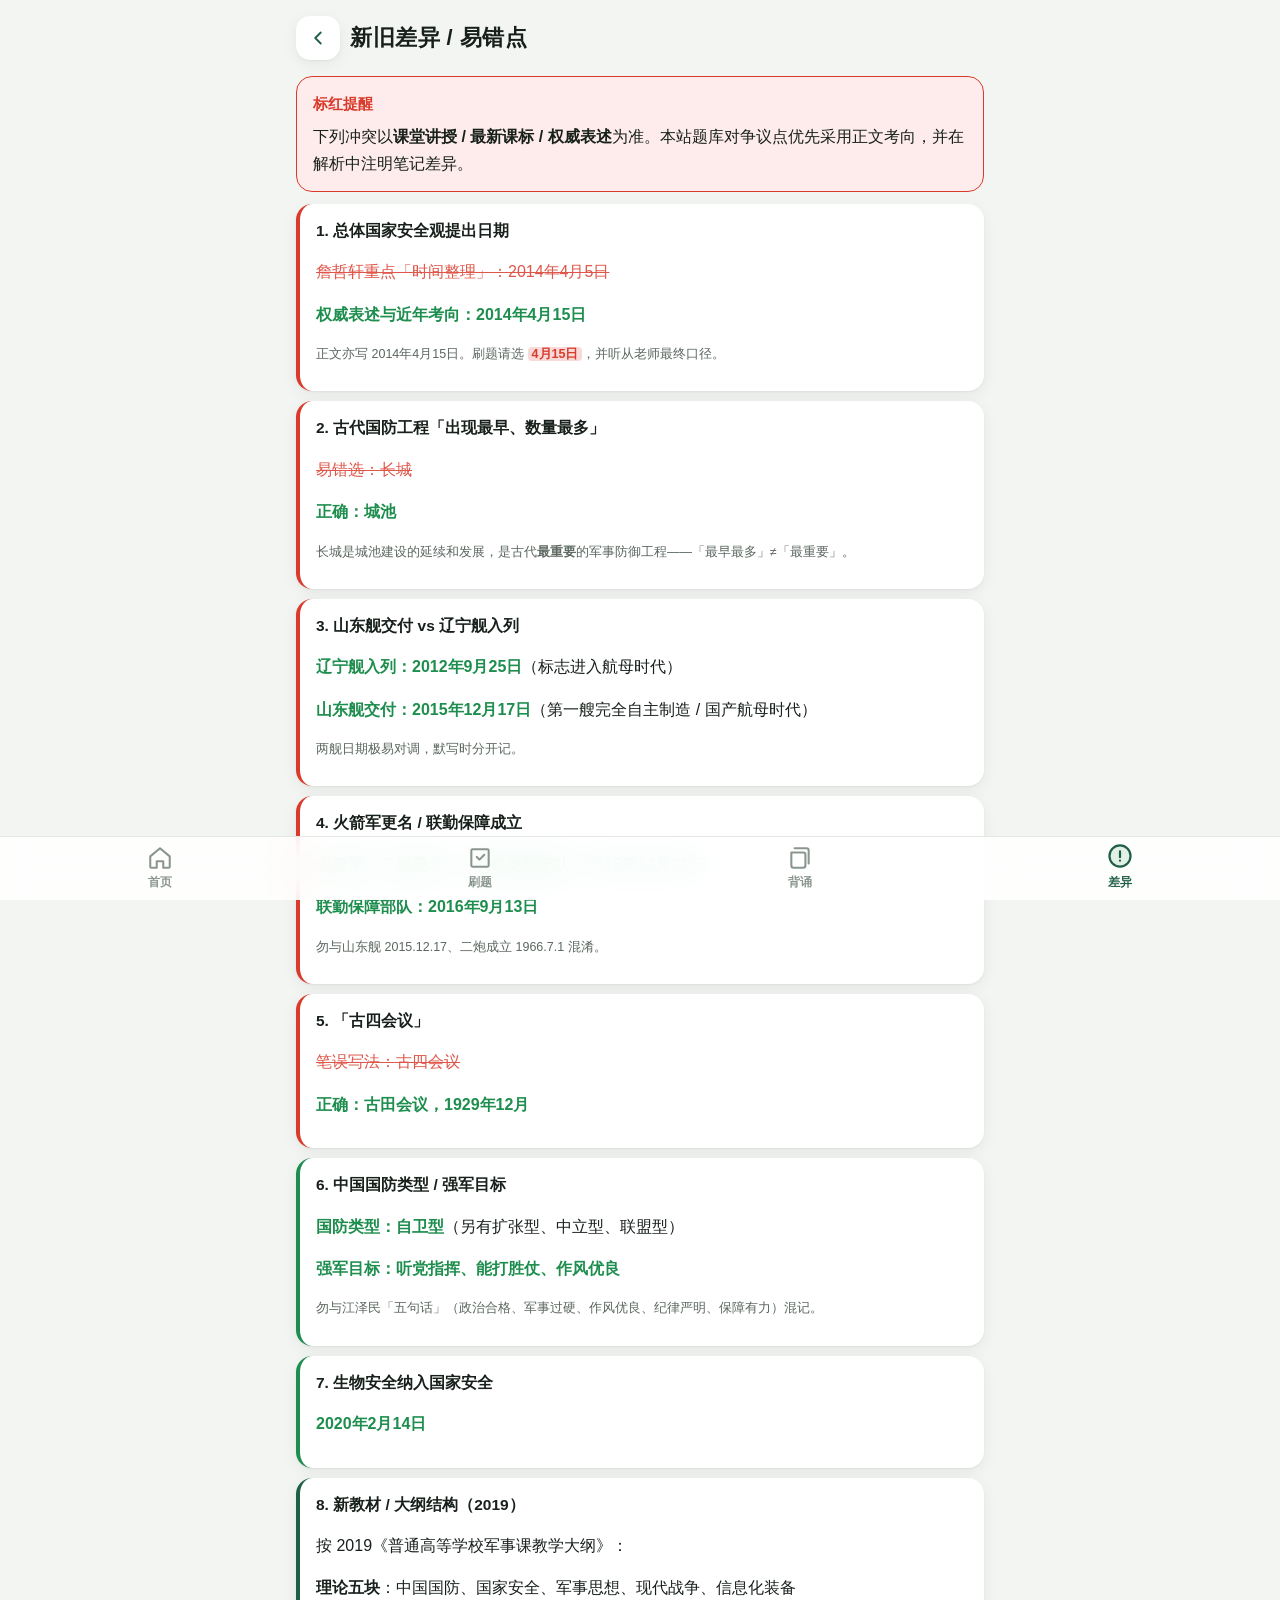
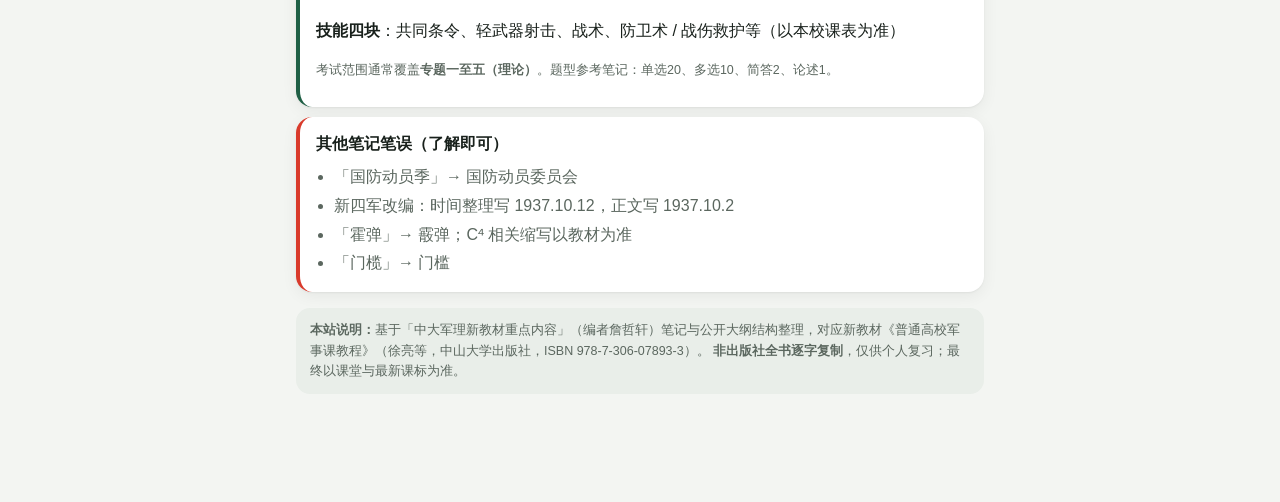
==== diff.html @ f226bd4f "Initial: 军理绿皮新版 study site (quiz/memo/diff) Hub + 195 quiz items + memorization cards/clozes +易错差异 p" ====
<!DOCTYPE html>
<html lang="zh-CN">
<head>
<meta charset="utf-8">
<meta name="viewport" content="width=device-width,initial-scale=1,viewport-fit=cover">
<meta name="theme-color" content="#1f5f45">
<meta name="apple-mobile-web-app-capable" content="yes">
<title>新旧差异 · 军理绿皮</title>
<link rel="icon" href="icon.svg" type="image/svg+xml">
<link rel="apple-touch-icon" href="icon-180.png">
<link rel="stylesheet" href="style.css">
</head>
<body>
<div id="app">
  <main class="view">
    <div class="top">
      <a class="iconbtn" href="index.html" aria-label="首页"><svg viewBox="0 0 24 24"><path d="M15 18l-6-6 6-6" fill="none" stroke="currentColor" stroke-width="2"/></svg></a>
      <h1>新旧差异 / 易错点</h1>
    </div>

    <div class="warn-box">
      <div class="ttl">标红提醒</div>
      下列冲突以<strong>课堂讲授 / 最新课标 / 权威表述</strong>为准。本站题库对争议点优先采用正文考向，并在解析中注明笔记差异。
    </div>

    <div class="diff-item">
      <h3>1. 总体国家安全观提出日期</h3>
      <p><span class="wrong">詹哲轩重点「时间整理」：2014年4月5日</span></p>
      <p><span class="right">权威表述与近年考向：2014年4月15日</span></p>
      <p class="small">正文亦写 2014年4月15日。刷题请选 <mark class="diff-red">4月15日</mark>，并听从老师最终口径。</p>
    </div>

    <div class="diff-item">
      <h3>2. 古代国防工程「出现最早、数量最多」</h3>
      <p><span class="wrong">易错选：长城</span></p>
      <p><span class="right">正确：城池</span></p>
      <p class="small">长城是城池建设的延续和发展，是古代<strong>最重要</strong>的军事防御工程——「最早最多」≠「最重要」。</p>
    </div>

    <div class="diff-item">
      <h3>3. 山东舰交付 vs 辽宁舰入列</h3>
      <p><span class="right">辽宁舰入列：2012年9月25日</span>（标志进入航母时代）</p>
      <p><span class="right">山东舰交付：2015年12月17日</span>（第一艘完全自主制造 / 国产航母时代）</p>
      <p class="small">两舰日期极易对调，默写时分开记。</p>
    </div>

    <div class="diff-item">
      <h3>4. 火箭军更名 / 联勤保障成立</h3>
      <p><span class="right">火箭军（二炮更名）+ 战略支援部队：2015年12月31日</span></p>
      <p><span class="right">联勤保障部队：2016年9月13日</span></p>
      <p class="small">勿与山东舰 2015.12.17、二炮成立 1966.7.1 混淆。</p>
    </div>

    <div class="diff-item">
      <h3>5. 「古四会议」</h3>
      <p><span class="wrong">笔误写法：古四会议</span></p>
      <p><span class="right">正确：古田会议，1929年12月</span></p>
    </div>

    <div class="diff-item ok">
      <h3>6. 中国国防类型 / 强军目标</h3>
      <p><span class="right">国防类型：自卫型</span>（另有扩张型、中立型、联盟型）</p>
      <p><span class="right">强军目标：听党指挥、能打胜仗、作风优良</span></p>
      <p class="small">勿与江泽民「五句话」（政治合格、军事过硬、作风优良、纪律严明、保障有力）混记。</p>
    </div>

    <div class="diff-item ok">
      <h3>7. 生物安全纳入国家安全</h3>
      <p><span class="right">2020年2月14日</span></p>
    </div>

    <div class="diff-item info" id="outline">
      <h3>8. 新教材 / 大纲结构（2019）</h3>
      <p>按 2019《普通高等学校军事课教学大纲》：</p>
      <p><strong>理论五块</strong>：中国国防、国家安全、军事思想、现代战争、信息化装备</p>
      <p><strong>技能四块</strong>：共同条令、轻武器射击、战术、防卫术 / 战伤救护等（以本校课表为准）</p>
      <p class="small">考试范围通常覆盖<strong>专题一至五（理论）</strong>。题型参考笔记：单选20、多选10、简答2、论述1。</p>
    </div>

    <div class="diff-item">
      <h3>其他笔记笔误（了解即可）</h3>
      <ul style="margin:0;padding-left:18px;line-height:1.8;color:var(--sub)">
        <li>「国防动员季」→ 国防动员委员会</li>
        <li>新四军改编：时间整理写 1937.10.12，正文写 1937.10.2</li>
        <li>「霍弹」→ 霰弹；C⁴ 相关缩写以教材为准</li>
        <li>「门榄」→ 门槛</li>
      </ul>
    </div>

    <div class="disclaimer" id="disclaimer">
      <b>本站说明：</b>基于「中大军理新教材重点内容」（编者詹哲轩）笔记与公开大纲结构整理，对应新教材《普通高校军事课教程》（徐亮等，中山大学出版社，ISBN 978-7-306-07893-3）。
      <b>非出版社全书逐字复制</b>，仅供个人复习；最终以课堂与最新课标为准。
    </div>
  </main>
  <nav class="tabbar" aria-label="主导航">
    <a href="index.html"><svg viewBox="0 0 24 24"><path d="M3 10.5 12 3l9 7.5V20a1 1 0 0 1-1 1h-5v-6H9v6H4a1 1 0 0 1-1-1z"/></svg><span>首页</span></a>
    <a href="quiz.html"><svg viewBox="0 0 24 24"><path d="M9 11l2.5 2.5L16 9M5 4h14a1 1 0 0 1 1 1v14a1 1 0 0 1-1 1H5a1 1 0 0 1-1-1V5a1 1 0 0 1 1-1z"/></svg><span>刷题</span></a>
    <a href="memo.html"><svg viewBox="0 0 24 24"><path d="M7 3h11a2 2 0 0 1 2 2v12M4 7h11a2 2 0 0 1 2 2v10a2 2 0 0 1-2 2H6a2 2 0 0 1-2-2z"/></svg><span>背诵</span></a>
    <a href="diff.html" class="on"><svg viewBox="0 0 24 24"><path d="M12 8v5M12 16h.01M12 21a9 9 0 1 0 0-18 9 9 0 0 0 0 18z"/></svg><span>差异</span></a>
  </nav>
</div>
</body>
</html>
---- style.css ----
:root{
  --bg:#f3f5f2;--bg2:#e9eee9;--card:#ffffff;--text:#18201b;--sub:#5b675f;--muted:#8a958d;--line:#e2e7e2;
  --pri:#1f5f45;--pri2:#2e7d5b;--pri-soft:#e3f0e8;--acc:#c0392b;--acc-soft:#fbe9e7;--gold:#b7791f;--gold-soft:#fdf3dc;
  --ok:#1e8e4e;--ok-soft:#e2f5ea;--bad:#d93a2b;--bad-soft:#fdeceb;
  --kb:#b4442f;--kb-bg:rgba(192,57,43,.07);--ku:#7a2bb4;--ku-bg:rgba(122,43,180,.08);
  --shadow:0 1px 2px rgba(16,24,20,.05),0 4px 16px rgba(16,24,20,.06);--shadow2:0 8px 30px rgba(16,24,20,.12);
  --r:18px;--tab:64px;--safe-b:env(safe-area-inset-bottom,0px);--safe-t:env(safe-area-inset-top,0px);
  color-scheme:light;
}
@media (prefers-color-scheme:dark){:root:not([data-theme=light]){
  --bg:#0f1512;--bg2:#151d19;--card:#18211c;--text:#e7ede9;--sub:#a5b2aa;--muted:#76837b;--line:#26322b;
  --pri:#5cc59a;--pri2:#7fd6b0;--pri-soft:#1c3529;--acc:#ff7a6b;--acc-soft:#3a1f1c;--gold:#f0b54a;--gold-soft:#3a2e17;
  --ok:#4fd18b;--ok-soft:#173226;--bad:#ff6b5e;--bad-soft:#3a1d1a;--kb:#ff9b85;--kb-bg:rgba(255,122,107,.10);--ku:#d6a4ff;--ku-bg:rgba(190,130,255,.12);
  --shadow:0 1px 2px rgba(0,0,0,.3),0 4px 16px rgba(0,0,0,.25);--shadow2:0 8px 30px rgba(0,0,0,.45);color-scheme:dark}}
:root[data-theme=dark]{
  --bg:#0f1512;--bg2:#151d19;--card:#18211c;--text:#e7ede9;--sub:#a5b2aa;--muted:#76837b;--line:#26322b;
  --pri:#5cc59a;--pri2:#7fd6b0;--pri-soft:#1c3529;--acc:#ff7a6b;--acc-soft:#3a1f1c;--gold:#f0b54a;--gold-soft:#3a2e17;
  --ok:#4fd18b;--ok-soft:#173226;--bad:#ff6b5e;--bad-soft:#3a1d1a;--kb:#ff9b85;--kb-bg:rgba(255,122,107,.10);--ku:#d6a4ff;--ku-bg:rgba(190,130,255,.12);
  --shadow:0 1px 2px rgba(0,0,0,.3),0 4px 16px rgba(0,0,0,.25);--shadow2:0 8px 30px rgba(0,0,0,.45);color-scheme:dark}
*{box-sizing:border-box;-webkit-tap-highlight-color:transparent}
html{-webkit-text-size-adjust:100%;text-size-adjust:100%}
body{margin:0;background:var(--bg);color:var(--text);font:16px/1.65 -apple-system,BlinkMacSystemFont,"PingFang SC","Hiragino Sans GB","Microsoft YaHei","Noto Sans SC","Source Han Sans SC","Helvetica Neue",Arial,sans-serif;-webkit-font-smoothing:antialiased;overscroll-behavior-y:none}
button,input,textarea,select{font:inherit;color:inherit}
a{color:var(--pri);text-decoration:none}
.view{max-width:720px;margin:0 auto;padding:calc(12px + var(--safe-t)) 16px calc(var(--tab) + var(--safe-b) + 28px);min-height:100vh;animation:fade .28s ease}
@keyframes fade{from{opacity:0;transform:translateY(6px)}to{opacity:1;transform:none}}
@keyframes pop{0%{transform:scale(.96)}60%{transform:scale(1.02)}100%{transform:scale(1)}}
@keyframes shake{0%,100%{transform:none}20%{transform:translateX(-6px)}40%{transform:translateX(6px)}60%{transform:translateX(-4px)}80%{transform:translateX(4px)}}
/* top bar */
.top{display:flex;align-items:center;gap:10px;min-height:52px;margin-bottom:6px;position:sticky;top:0;z-index:5;background:var(--bg);padding-top:var(--safe-t);margin-top:calc(-1 * var(--safe-t))}
.top h1{font-size:22px;margin:0;flex:1;letter-spacing:.5px;font-weight:700;white-space:nowrap;overflow:hidden;text-overflow:ellipsis}
.top .sub{font-size:13px;color:var(--sub);font-weight:400}
.iconbtn{width:44px;height:44px;border-radius:14px;border:none;background:var(--card);box-shadow:var(--shadow);display:grid;place-items:center;cursor:pointer;flex:none}
.iconbtn svg{width:22px;height:22px;stroke:var(--text);fill:none;stroke-width:2;stroke-linecap:round;stroke-linejoin:round}
.iconbtn:active{transform:scale(.94)}
/* cards */
.card{background:var(--card);border-radius:var(--r);box-shadow:var(--shadow);padding:16px;margin:12px 0}
.card h2{font-size:17px;margin:0 0 8px}
.card h3{font-size:15px;margin:0 0 6px;color:var(--sub);font-weight:600}
.hero{background:linear-gradient(135deg,#1f5f45 0%,#2e7d5b 55%,#3f9a6f 100%);color:#fff;border-radius:22px;padding:20px;position:relative;overflow:hidden;box-shadow:var(--shadow2)}
:root[data-theme=dark] .hero{background:linear-gradient(135deg,#17402f 0%,#1f5f45 60%,#2a7556 100%)}
@media (prefers-color-scheme:dark){:root:not([data-theme=light]) .hero{background:linear-gradient(135deg,#17402f 0%,#1f5f45 60%,#2a7556 100%)}}
.hero:after{content:"";position:absolute;right:-40px;top:-40px;width:180px;height:180px;border-radius:50%;background:rgba(255,255,255,.08)}
.hero:before{content:"";position:absolute;right:40px;bottom:-60px;width:140px;height:140px;border-radius:50%;background:rgba(255,255,255,.06)}
.hero .lbl{opacity:.85;font-size:14px}
.hero .big{font-size:56px;font-weight:800;line-height:1.05;letter-spacing:-1px;font-variant-numeric:tabular-nums}
.hero .big small{font-size:18px;font-weight:600;margin-left:6px;letter-spacing:0}
.hero .meta{font-size:13px;opacity:.9;margin-top:6px}
.hero .fmt{display:flex;gap:6px;flex-wrap:wrap;margin-top:12px;position:relative;z-index:1}
.hero .fmt span{background:rgba(255,255,255,.16);border-radius:999px;padding:3px 10px;font-size:12.5px}
.grid2{display:grid;grid-template-columns:1fr 1fr;gap:12px}
.grid3{display:grid;grid-template-columns:repeat(3,1fr);gap:10px}
.stat{background:var(--card);border-radius:16px;box-shadow:var(--shadow);padding:14px;display:flex;flex-direction:column;gap:2px}
.stat .n{font-size:26px;font-weight:800;font-variant-numeric:tabular-nums;line-height:1.2}
.stat .n small{font-size:13px;color:var(--sub);font-weight:500}
.stat .t{font-size:13px;color:var(--sub)}
.bar{height:8px;border-radius:99px;background:var(--bg2);overflow:hidden;margin-top:8px}
.bar>i{display:block;height:100%;border-radius:99px;background:linear-gradient(90deg,var(--pri),var(--pri2));transition:width .6s cubic-bezier(.2,.8,.2,1)}
.bar.red>i{background:linear-gradient(90deg,var(--acc),#e67e22)}
.tiles{display:grid;grid-template-columns:repeat(2,1fr);gap:12px;margin:12px 0}
.tile{background:var(--card);border-radius:18px;box-shadow:var(--shadow);padding:16px;display:flex;flex-direction:column;gap:6px;min-height:96px;color:var(--text);border:none;text-align:left;cursor:pointer;transition:transform .15s}
.tile:active{transform:scale(.97)}
.tile .ico{width:38px;height:38px;border-radius:12px;display:grid;place-items:center;font-size:20px;background:var(--pri-soft)}
.tile b{font-size:16px}.tile span{font-size:12.5px;color:var(--sub)}
.badge{display:inline-block;min-width:20px;padding:0 7px;height:20px;line-height:20px;border-radius:99px;background:var(--acc);color:#fff;font-size:12px;text-align:center;font-weight:700}
/* buttons */
.btn{display:inline-flex;align-items:center;justify-content:center;gap:6px;min-height:50px;padding:0 20px;border-radius:15px;border:none;background:var(--pri);color:#fff;font-weight:650;font-size:16px;cursor:pointer;transition:transform .12s,opacity .2s;box-shadow:0 4px 14px rgba(31,95,69,.25)}
:root[data-theme=dark] .btn{color:#0b1410}
@media (prefers-color-scheme:dark){:root:not([data-theme=light]) .btn{color:#0b1410}}
.btn:active{transform:scale(.97)}
.btn.block{width:100%}
.btn.ghost{background:var(--card);color:var(--text);box-shadow:var(--shadow)}
.btn.soft{background:var(--pri-soft);color:var(--pri);box-shadow:none}
.btn.red{background:var(--bad);color:#fff;box-shadow:0 4px 14px rgba(217,58,43,.25)}
.btn.green{background:var(--ok);color:#fff}
.btn[disabled]{opacity:.45;pointer-events:none}
.row{display:flex;gap:10px;align-items:center}.row>.btn{flex:1}
.chips{display:flex;gap:8px;flex-wrap:wrap}
.chip{min-height:40px;padding:0 14px;border-radius:999px;border:1.5px solid var(--line);background:var(--card);font-size:14.5px;cursor:pointer;transition:all .15s;display:inline-flex;align-items:center;gap:4px}
.chip.on{background:var(--pri);border-color:var(--pri);color:#fff}
:root[data-theme=dark] .chip.on{color:#0b1410}
@media (prefers-color-scheme:dark){:root:not([data-theme=light]) .chip.on{color:#0b1410}}
.seg{display:flex;background:var(--bg2);border-radius:14px;padding:4px;gap:4px}
.seg button{flex:1;min-height:40px;border:none;background:transparent;border-radius:11px;font-size:14.5px;cursor:pointer;color:var(--sub)}
.seg button.on{background:var(--card);color:var(--text);font-weight:650;box-shadow:var(--shadow)}
.label{font-size:13px;color:var(--sub);margin:14px 2px 8px;font-weight:600;letter-spacing:.3px}
/* list */
.list{background:var(--card);border-radius:var(--r);box-shadow:var(--shadow);overflow:hidden;margin:12px 0}
.li{display:flex;align-items:center;gap:12px;padding:14px 16px;min-height:56px;border-bottom:1px solid var(--line);color:var(--text);cursor:pointer;background:none;border-left:none;border-right:none;border-top:none;width:100%;text-align:left}
.li:last-child{border-bottom:none}
.li:active{background:var(--bg2)}
.li .main{flex:1;min-width:0}.li .main b{display:block;font-weight:600;font-size:15.5px}.li .main span{font-size:12.5px;color:var(--sub)}
.li .arr{color:var(--muted);font-size:20px}
.num{width:34px;height:34px;flex:none;border-radius:11px;background:var(--pri-soft);color:var(--pri);display:grid;place-items:center;font-weight:800;font-size:14px}
.ring{--p:0;width:42px;height:42px;border-radius:50%;background:conic-gradient(var(--pri) calc(var(--p)*1%),var(--bg2) 0);display:grid;place-items:center;flex:none}
.ring:after{content:attr(data-v);width:32px;height:32px;border-radius:50%;background:var(--card);display:grid;place-items:center;font-size:11px;font-weight:700;color:var(--sub)}
/* knowledge */
.search{position:relative;margin:4px 0 10px}
.search input{width:100%;height:48px;border-radius:15px;border:1.5px solid var(--line);background:var(--card);padding:0 44px 0 42px;font-size:16px;outline:none;transition:border .2s}
.search input:focus{border-color:var(--pri)}
.search svg{position:absolute;left:13px;top:13px;width:22px;height:22px;stroke:var(--muted);fill:none;stroke-width:2}
.search .x{position:absolute;right:6px;top:4px;width:40px;height:40px;border:none;background:none;font-size:20px;color:var(--muted);cursor:pointer}
.legend{display:flex;gap:10px;flex-wrap:wrap;font-size:12.5px;color:var(--sub);margin:4px 2px 8px}
.legend i{font-style:normal;padding:1px 6px;border-radius:6px}
.doc{background:var(--card);border-radius:var(--r);box-shadow:var(--shadow);padding:18px 16px;margin:10px 0;font-size:16.5px;line-height:1.85}
.doc h3{font-size:17.5px;margin:22px 0 8px;color:var(--pri);padding-left:10px;border-left:4px solid var(--pri);line-height:1.4}
.doc h3:first-child{margin-top:0}
.doc h4{font-size:16px;margin:16px 0 6px;color:var(--text)}
.doc p{margin:6px 0;word-break:break-word}
.doc p.k0{color:var(--sub)}
b.kb{color:var(--kb);background:var(--kb-bg);font-weight:700;border-radius:4px;padding:0 2px;-webkit-box-decoration-break:clone;box-decoration-break:clone}
b.ku{color:var(--ku);background:var(--ku-bg);font-weight:700;text-decoration:underline;text-decoration-thickness:2px;text-underline-offset:3px;border-radius:4px;padding:0 2px;-webkit-box-decoration-break:clone;box-decoration-break:clone}
.doc.only-key p.k0,.doc.only-key p.k0+p.k0{display:none}
mark{background:#ffe066;color:#000;border-radius:3px;padding:0 1px}
.flash{animation:flashbg 1.6s ease}
@keyframes flashbg{0%,40%{background:var(--gold-soft)}100%{background:transparent}}
.secnav{display:flex;gap:10px;margin:14px 0}
.secnav .btn{flex:1;font-size:14px;min-height:48px;padding:0 10px}
.res{padding:12px 16px;border-bottom:1px solid var(--line);cursor:pointer}
.res:last-child{border-bottom:none}
.res .where{font-size:12px;color:var(--pri);font-weight:600;margin-bottom:2px}
.res .txt{font-size:14.5px;line-height:1.6}
.note{font-size:13px;color:var(--sub);background:var(--gold-soft);border-radius:14px;padding:12px 14px;margin:12px 0;line-height:1.6}
.note b{color:var(--gold)}
/* flashcards */
.fc-wrap{perspective:1400px;margin:14px 0}
.fc{position:relative;width:100%;min-height:330px;transform-style:preserve-3d;transition:transform .55s cubic-bezier(.3,.9,.3,1);cursor:pointer}
.fc.flip{transform:rotateY(180deg)}
.fc .face{position:absolute;inset:0;backface-visibility:hidden;-webkit-backface-visibility:hidden;border-radius:24px;background:var(--card);box-shadow:var(--shadow2);padding:24px 22px;display:flex;flex-direction:column;justify-content:center;overflow:auto}
.fc .back{transform:rotateY(180deg);background:linear-gradient(160deg,var(--card),var(--pri-soft))}
.fc .tag{position:absolute;top:14px;left:18px;font-size:12px;color:var(--muted);font-weight:600}
.fc .hint{position:absolute;bottom:12px;left:0;right:0;text-align:center;font-size:12px;color:var(--muted)}
.fc .front .q{font-size:23px;font-weight:750;text-align:center;line-height:1.45}
.fc .back .a{font-size:17px;line-height:1.75}
.fc .back .a.date{font-size:30px;font-weight:800;text-align:center;color:var(--pri)}
.fc-btns{display:grid;grid-template-columns:1fr 1fr;gap:12px}
.fc-btns .btn{min-height:56px;font-size:17px}
.fc-meta{display:flex;justify-content:space-between;font-size:13px;color:var(--sub);margin:0 4px}
.fc-state{display:inline-block;font-size:12px;padding:1px 8px;border-radius:99px;margin-left:6px}
.fc-state.k{background:var(--ok-soft);color:var(--ok)}.fc-state.u{background:var(--bad-soft);color:var(--bad)}
/* timeline */
.tl{position:relative;margin:8px 0 8px 6px;padding-left:22px}
.tl:before{content:"";position:absolute;left:6px;top:6px;bottom:6px;width:2px;background:linear-gradient(var(--pri),var(--pri2));border-radius:2px;opacity:.5}
.tl-g{font-weight:750;color:var(--pri);margin:18px 0 6px -22px;padding-left:0;font-size:15px;display:flex;align-items:center;gap:8px}
.tl-g:before{content:"";width:14px;height:14px;border-radius:50%;background:var(--pri);box-shadow:0 0 0 4px var(--pri-soft)}
.tl-i{position:relative;background:var(--card);border-radius:14px;box-shadow:var(--shadow);padding:10px 14px;margin:8px 0}
.tl-i:before{content:"";position:absolute;left:-20px;top:17px;width:10px;height:10px;border-radius:50%;background:var(--card);border:2px solid var(--pri)}
.tl-i .d{font-weight:800;font-variant-numeric:tabular-nums;color:var(--text);font-size:15px}
.tl-i .e{font-size:14.5px;color:var(--sub)}
.tl.hide .d{filter:blur(6px);transition:filter .2s}
.tl.hide .tl-i.show .d{filter:none}
/* quiz */
.qhead{display:flex;align-items:center;gap:10px;margin-bottom:8px}
.qhead .prog{flex:1}
.qhead .cnt{font-size:13px;color:var(--sub);font-variant-numeric:tabular-nums;white-space:nowrap}
.qcard{background:var(--card);border-radius:22px;box-shadow:var(--shadow);padding:18px;margin:10px 0;animation:fade .25s ease}
.qtype{display:inline-flex;gap:6px;align-items:center;font-size:12.5px;font-weight:700;color:var(--pri);background:var(--pri-soft);border-radius:8px;padding:2px 9px}
.qtype.m{color:var(--gold);background:var(--gold-soft)}.qtype.t{color:#2b6cb0;background:rgba(43,108,176,.12)}.qtype.f{color:var(--ku);background:var(--ku-bg)}
.qsec{font-size:12px;color:var(--muted);margin-left:6px}
.qtext{font-size:18.5px;font-weight:650;line-height:1.6;margin:12px 0 14px}
.opts{display:flex;flex-direction:column;gap:10px}
.opt{display:flex;align-items:flex-start;gap:12px;width:100%;min-height:54px;padding:13px 14px;border-radius:16px;border:1.5px solid var(--line);background:var(--card);text-align:left;font-size:16px;line-height:1.55;cursor:pointer;transition:border-color .15s,background .15s,transform .1s}
.opt:active{transform:scale(.985)}
.opt .k{flex:none;width:28px;height:28px;border-radius:9px;background:var(--bg2);display:grid;place-items:center;font-weight:800;font-size:14px;color:var(--sub);margin-top:-1px}
.opt.sel{border-color:var(--pri);background:var(--pri-soft)}.opt.sel .k{background:var(--pri);color:#fff}
.opt.ok{border-color:var(--ok);background:var(--ok-soft)}.opt.ok .k{background:var(--ok);color:#fff}
.opt.bad{border-color:var(--bad);background:var(--bad-soft);animation:shake .35s}.opt.bad .k{background:var(--bad);color:#fff}
.opt.miss{border-color:var(--ok);border-style:dashed}
.opts.done .opt{cursor:default}
.tf{display:grid;grid-template-columns:1fr 1fr;gap:12px}
.tf .opt{justify-content:center;font-size:18px;font-weight:700;min-height:64px;align-items:center}
.fill{display:flex;flex-direction:column;gap:10px}
.fill input{height:52px;border-radius:14px;border:1.5px solid var(--line);background:var(--card);padding:0 14px;font-size:17px;outline:none}
.fill input:focus{border-color:var(--pri)}
.fill input.ok{border-color:var(--ok);background:var(--ok-soft)}.fill input.bad{border-color:var(--bad);background:var(--bad-soft)}
.blank{display:inline-block;min-width:3.2em;border-bottom:2px solid var(--pri);margin:0 3px;text-align:center;color:var(--pri)}
.fb{border-radius:16px;padding:14px;margin-top:14px;animation:pop .3s ease;font-size:15px;line-height:1.7}
.fb.ok{background:var(--ok-soft)}.fb.bad{background:var(--bad-soft)}
.fb .h{font-weight:800;font-size:16px;margin-bottom:4px}
.fb.ok .h{color:var(--ok)}.fb.bad .h{color:var(--bad)}
.fb .src{font-size:12.5px;color:var(--sub);margin-top:6px}
.qfoot{position:sticky;bottom:calc(var(--tab) + var(--safe-b) + 10px);display:flex;gap:10px;margin-top:12px;z-index:4}
.qfoot .btn{flex:1;min-height:54px}
.star{background:none;border:none;font-size:22px;cursor:pointer;color:var(--muted);width:44px;height:44px}
.star.on{color:var(--gold)}
.summary{text-align:center;padding:26px 16px}
.summary .score{font-size:64px;font-weight:850;color:var(--pri);line-height:1}
.summary .score small{font-size:22px;color:var(--sub)}
/* exam */
.timer{font-variant-numeric:tabular-nums;font-weight:800;font-size:17px;padding:6px 12px;border-radius:12px;background:var(--card);box-shadow:var(--shadow)}
.timer.warn{color:var(--bad);animation:pop 1s infinite}
.sheet{display:grid;grid-template-columns:repeat(auto-fill,minmax(44px,1fr));gap:8px}
.sheet button{height:44px;border-radius:12px;border:1.5px solid var(--line);background:var(--card);font-weight:700;cursor:pointer;font-variant-numeric:tabular-nums}
.sheet button.done{background:var(--pri-soft);border-color:var(--pri);color:var(--pri)}
.sheet button.cur{outline:2.5px solid var(--gold);outline-offset:1px}
.sheet button.ok{background:var(--ok-soft);border-color:var(--ok);color:var(--ok)}
.sheet button.bad{background:var(--bad-soft);border-color:var(--bad);color:var(--bad)}
.subj-q{font-size:17.5px;font-weight:700;line-height:1.6}
.subj-a{margin-top:12px;border-radius:16px;background:var(--pri-soft);padding:14px 16px;animation:pop .3s}
.subj-a ol{margin:0;padding-left:20px}.subj-a li{margin:6px 0;line-height:1.7}
textarea{width:100%;min-height:120px;border-radius:14px;border:1.5px solid var(--line);background:var(--card);padding:12px;font-size:16px;line-height:1.6;outline:none;resize:vertical;margin-top:10px}
textarea:focus{border-color:var(--pri)}
/* stats */
.hbar{display:flex;align-items:center;gap:10px;margin:10px 0;font-size:14px}
.hbar .nm{width:92px;flex:none;color:var(--sub);white-space:nowrap;overflow:hidden;text-overflow:ellipsis}
.hbar .bar{flex:1;margin:0;height:10px}
.hbar .v{width:62px;text-align:right;font-variant-numeric:tabular-nums;font-weight:650;flex:none}
.week{display:flex;align-items:flex-end;gap:8px;height:120px;padding-top:10px}
.week div{flex:1;display:flex;flex-direction:column;align-items:center;gap:4px;height:100%;justify-content:flex-end}
.week i{display:block;width:100%;max-width:30px;border-radius:8px 8px 4px 4px;background:linear-gradient(var(--pri2),var(--pri));min-height:3px;transition:height .6s}
.week span{font-size:11px;color:var(--muted)}.week em{font-style:normal;font-size:11px;color:var(--sub);font-weight:700}
.empty{text-align:center;color:var(--sub);padding:40px 20px}
.empty .e{font-size:48px;margin-bottom:6px}
/* tabbar */
.tabbar{position:fixed;left:0;right:0;bottom:0;z-index:20;display:flex;justify-content:space-around;background:color-mix(in srgb,var(--card) 86%,transparent);backdrop-filter:saturate(1.8) blur(18px);-webkit-backdrop-filter:saturate(1.8) blur(18px);border-top:1px solid var(--line);padding-bottom:var(--safe-b);height:calc(var(--tab) + var(--safe-b))}
@supports not (background:color-mix(in srgb,red 50%,blue)){.tabbar{background:var(--card)}}
.tabbar a{flex:1;display:flex;flex-direction:column;align-items:center;justify-content:center;gap:2px;color:var(--muted);font-size:11.5px;font-weight:600;transition:color .2s;max-width:140px}
.tabbar svg{width:26px;height:26px;fill:none;stroke:currentColor;stroke-width:1.9;stroke-linecap:round;stroke-linejoin:round;transition:transform .25s}
.tabbar a.on{color:var(--pri)}
.tabbar a.on svg{transform:translateY(-2px) scale(1.08);fill:var(--pri-soft)}
.toast{position:fixed;left:50%;bottom:calc(var(--tab) + var(--safe-b) + 18px);transform:translateX(-50%) translateY(20px);background:rgba(20,28,24,.92);color:#fff;padding:10px 18px;border-radius:14px;font-size:14.5px;opacity:0;pointer-events:none;transition:all .3s;z-index:50;max-width:86vw;text-align:center}
.toast.show{opacity:1;transform:translateX(-50%) translateY(0)}
.modal-bg{position:fixed;inset:0;background:rgba(0,0,0,.4);z-index:40;display:flex;align-items:flex-end;justify-content:center;animation:fade .2s}
.modal{background:var(--bg);width:100%;max-width:720px;border-radius:24px 24px 0 0;padding:18px 16px calc(18px + var(--safe-b));max-height:82vh;overflow:auto;animation:up .3s cubic-bezier(.2,.9,.3,1)}
@keyframes up{from{transform:translateY(100%)}to{transform:none}}
.modal h2{margin:0 0 10px;font-size:18px}
.small{font-size:12.5px;color:var(--sub)}
.center{text-align:center}
.mt{margin-top:12px}.mb{margin-bottom:12px}
hr{border:none;border-top:1px solid var(--line);margin:14px 0}
@media (min-width:600px){.tiles{grid-template-columns:repeat(3,1fr)}.hero .big{font-size:64px}}
@media (prefers-reduced-motion:reduce){*{animation:none!important;transition:none!important}}

/* lvpi hub extras */
.hub-nav{position:sticky;top:0;z-index:10;display:flex;gap:4px;padding:8px 0;background:var(--bg);margin:0 -4px 8px;overflow-x:auto}
.hub-nav a{flex:none;padding:8px 14px;border-radius:999px;font-size:13.5px;font-weight:650;color:var(--sub);background:var(--card);box-shadow:var(--shadow)}
.hub-nav a.on,.hub-nav a:active{background:var(--pri);color:#fff}
:root[data-theme=dark] .hub-nav a.on{color:#0b1410}
@media (prefers-color-scheme:dark){:root:not([data-theme=light]) .hub-nav a.on{color:#0b1410}}
.warn-box{background:var(--bad-soft);border:1.5px solid var(--bad);border-radius:16px;padding:14px 16px;margin:12px 0;line-height:1.7}
.warn-box .ttl{font-weight:800;color:var(--bad);margin-bottom:6px;font-size:15px}
.warn-box mark,.diff-red{background:rgba(217,58,43,.18);color:var(--bad);font-weight:700;padding:0 4px;border-radius:4px}
.diff-item{background:var(--card);border-radius:16px;box-shadow:var(--shadow);padding:14px 16px;margin:10px 0;border-left:4px solid var(--bad)}
.diff-item.ok{border-left-color:var(--ok)}
.diff-item.info{border-left-color:var(--pri)}
.diff-item h3{margin:0 0 6px;font-size:15.5px}
.diff-item .wrong{color:var(--bad);text-decoration:line-through;opacity:.85}
.diff-item .right{color:var(--ok);font-weight:700}
.disclaimer{font-size:12.5px;color:var(--sub);background:var(--bg2);border-radius:14px;padding:12px 14px;margin:16px 0;line-height:1.65}
.view.no-tab{padding-bottom:calc(28px + var(--safe-b))}
.mode-seg{margin:10px 0}
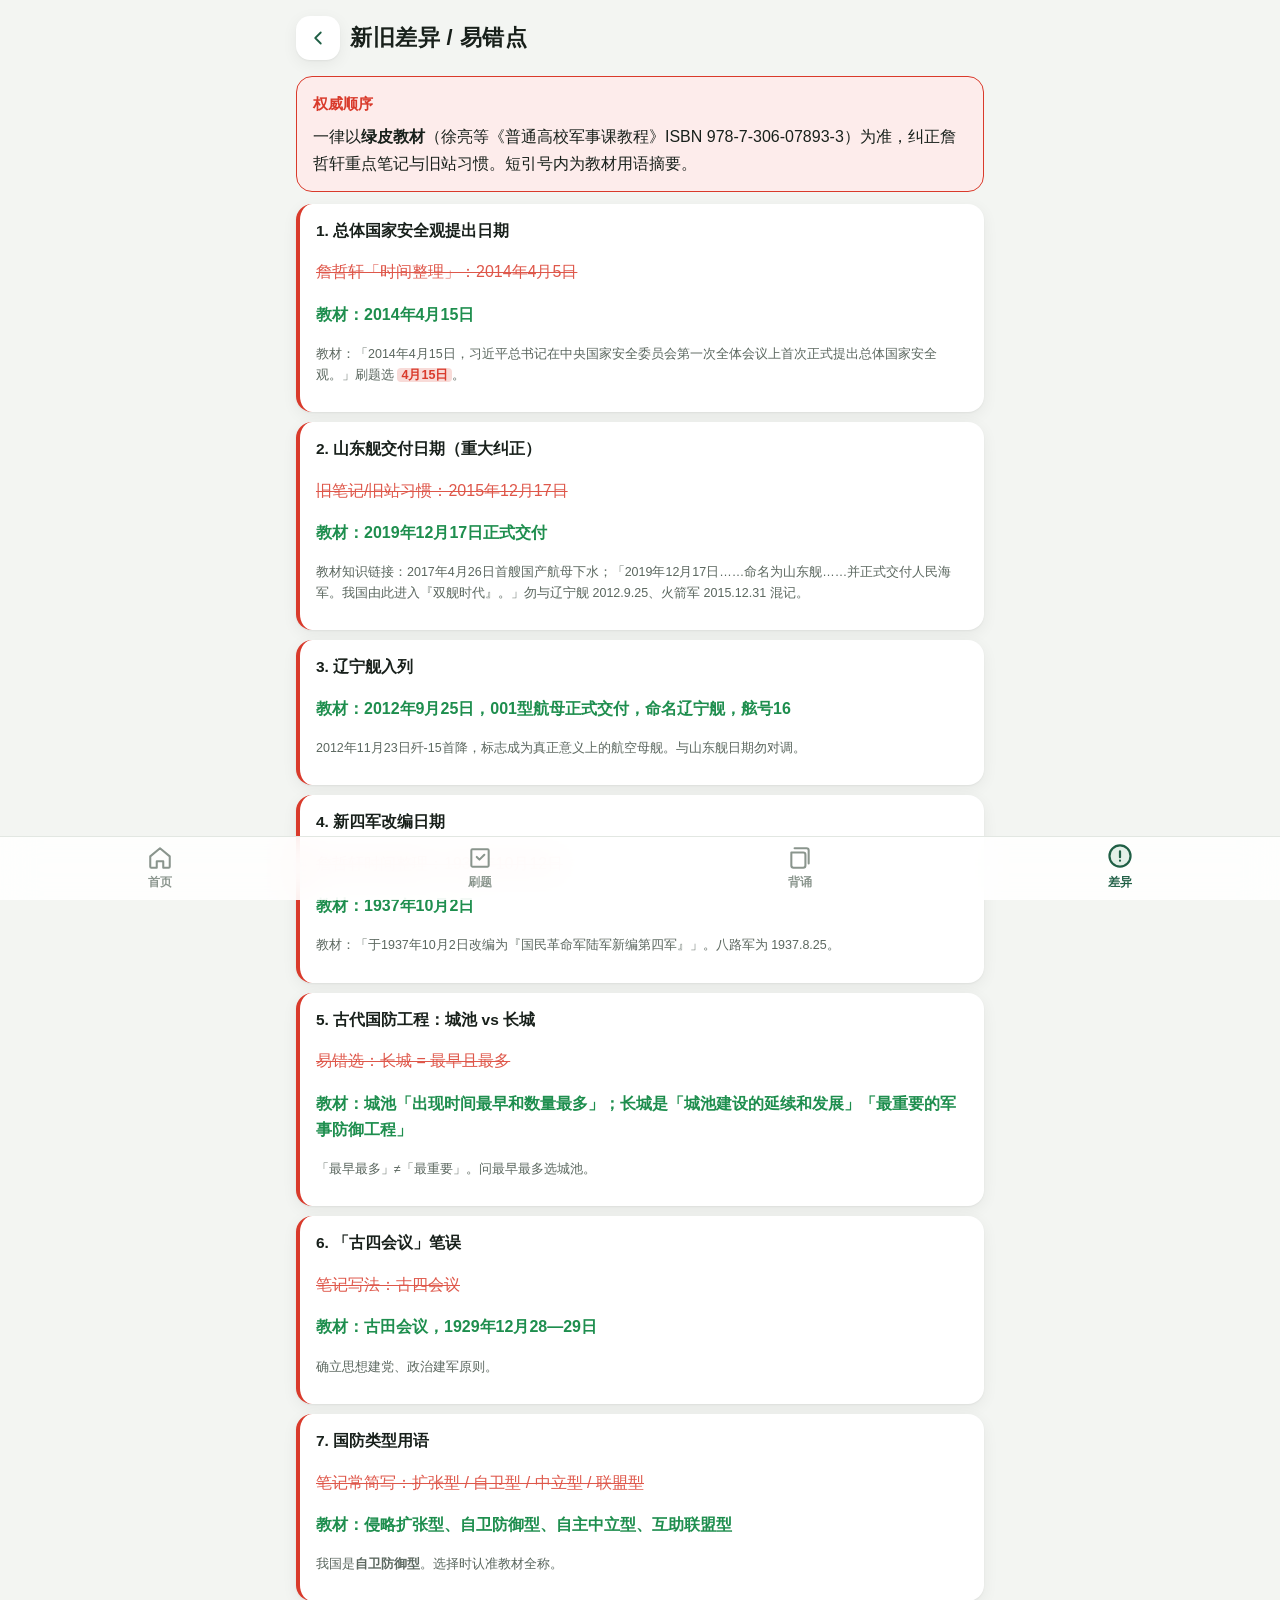
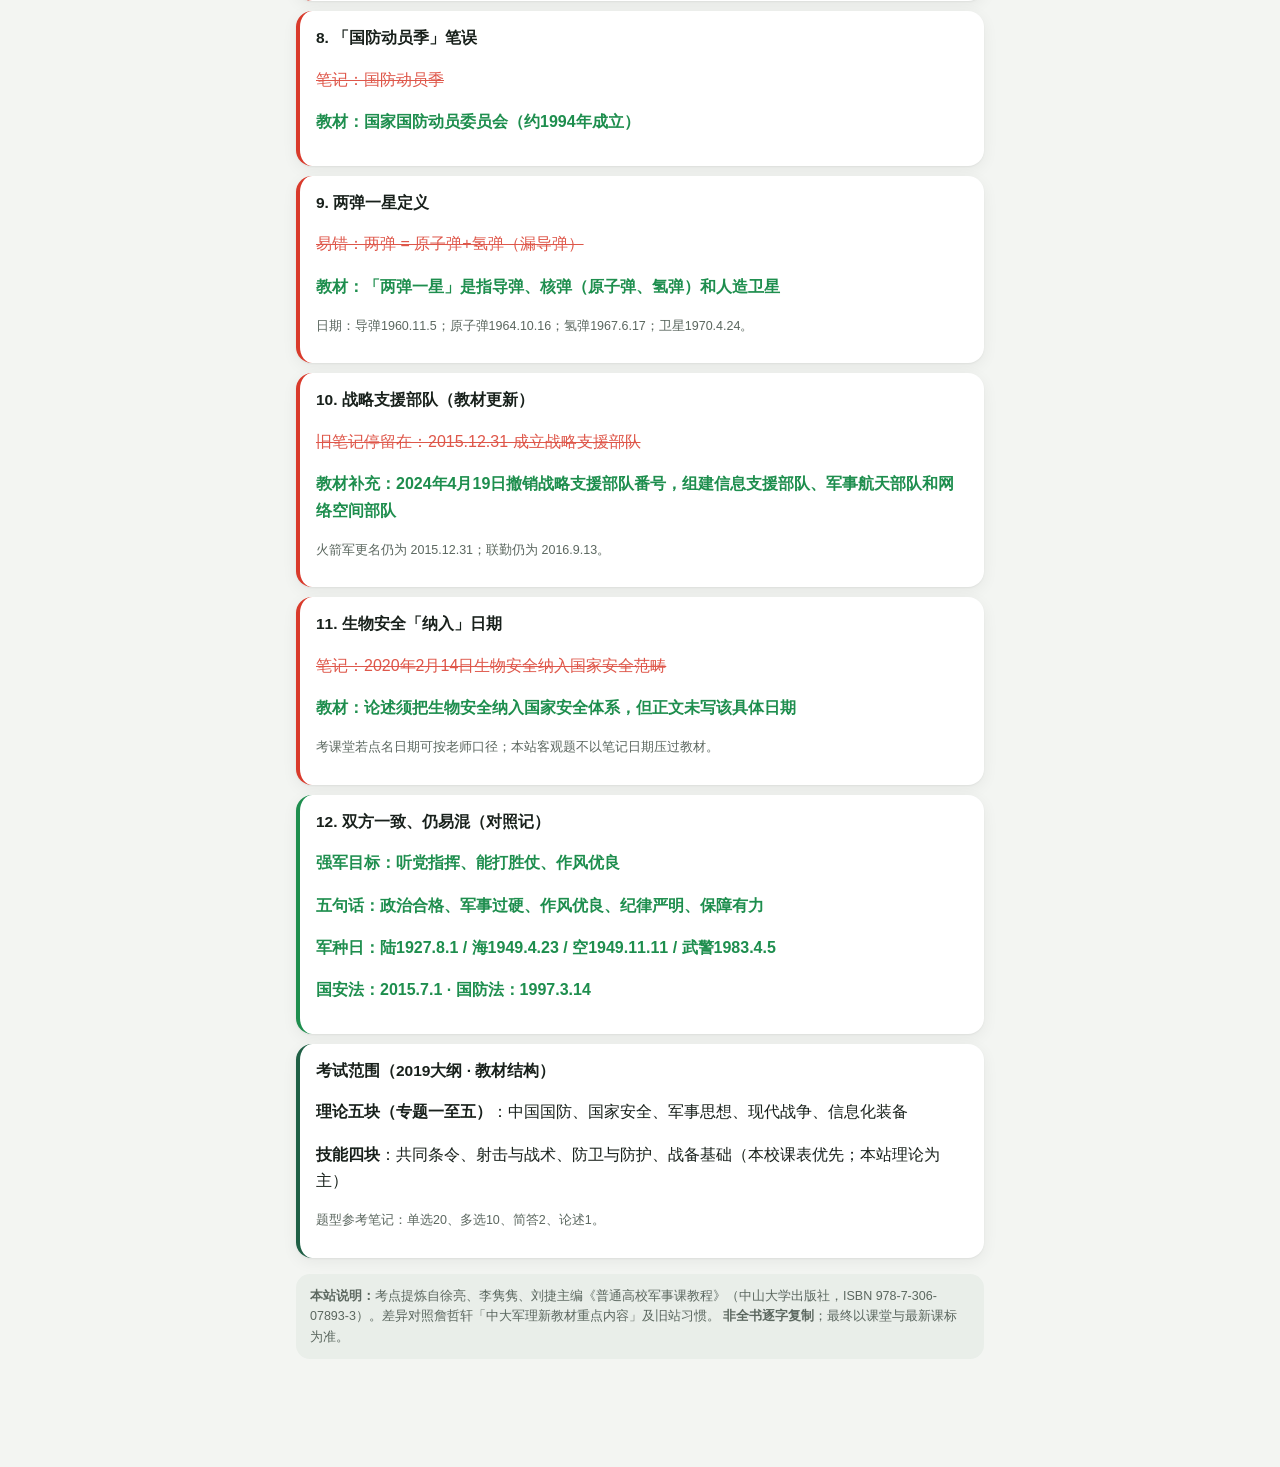
==== commit e696a718: "Rebuild from 徐亮绿皮教材：254题+背诵+差异页纠正 - 题库/闪卡对齐 ISBN978-7-306-07893-3（非旧笔记） - 纠正山东舰2019.12.17、总体国安观4.15、" ====
--- a/diff.html
+++ b/diff.html
@@ -19,77 +19,103 @@
     </div>
 
     <div class="warn-box">
-      <div class="ttl">标红提醒</div>
-      下列冲突以<strong>课堂讲授 / 最新课标 / 权威表述</strong>为准。本站题库对争议点优先采用正文考向，并在解析中注明笔记差异。
+      <div class="ttl">权威顺序</div>
+      一律以<strong>绿皮教材</strong>（徐亮等《普通高校军事课教程》ISBN 978-7-306-07893-3）为准，纠正詹哲轩重点笔记与旧站习惯。短引号内为教材用语摘要。
     </div>
 
     <div class="diff-item">
       <h3>1. 总体国家安全观提出日期</h3>
-      <p><span class="wrong">詹哲轩重点「时间整理」：2014年4月5日</span></p>
-      <p><span class="right">权威表述与近年考向：2014年4月15日</span></p>
-      <p class="small">正文亦写 2014年4月15日。刷题请选 <mark class="diff-red">4月15日</mark>，并听从老师最终口径。</p>
+      <p><span class="wrong">詹哲轩「时间整理」：2014年4月5日</span></p>
+      <p><span class="right">教材：2014年4月15日</span></p>
+      <p class="small">教材：「2014年4月15日，习近平总书记在中央国家安全委员会第一次全体会议上首次正式提出总体国家安全观。」刷题选 <mark class="diff-red">4月15日</mark>。</p>
     </div>
 
     <div class="diff-item">
-      <h3>2. 古代国防工程「出现最早、数量最多」</h3>
-      <p><span class="wrong">易错选：长城</span></p>
-      <p><span class="right">正确：城池</span></p>
-      <p class="small">长城是城池建设的延续和发展，是古代<strong>最重要</strong>的军事防御工程——「最早最多」≠「最重要」。</p>
+      <h3>2. 山东舰交付日期（重大纠正）</h3>
+      <p><span class="wrong">旧笔记/旧站习惯：2015年12月17日</span></p>
+      <p><span class="right">教材：2019年12月17日正式交付</span></p>
+      <p class="small">教材知识链接：2017年4月26日首艘国产航母下水；「2019年12月17日……命名为山东舰……并正式交付人民海军。我国由此进入『双舰时代』。」勿与辽宁舰 2012.9.25、火箭军 2015.12.31 混记。</p>
     </div>
 
     <div class="diff-item">
-      <h3>3. 山东舰交付 vs 辽宁舰入列</h3>
-      <p><span class="right">辽宁舰入列：2012年9月25日</span>（标志进入航母时代）</p>
-      <p><span class="right">山东舰交付：2015年12月17日</span>（第一艘完全自主制造 / 国产航母时代）</p>
-      <p class="small">两舰日期极易对调，默写时分开记。</p>
+      <h3>3. 辽宁舰入列</h3>
+      <p><span class="right">教材：2012年9月25日，001型航母正式交付，命名辽宁舰，舷号16</span></p>
+      <p class="small">2012年11月23日歼-15首降，标志成为真正意义上的航空母舰。与山东舰日期勿对调。</p>
     </div>
 
     <div class="diff-item">
-      <h3>4. 火箭军更名 / 联勤保障成立</h3>
-      <p><span class="right">火箭军（二炮更名）+ 战略支援部队：2015年12月31日</span></p>
-      <p><span class="right">联勤保障部队：2016年9月13日</span></p>
-      <p class="small">勿与山东舰 2015.12.17、二炮成立 1966.7.1 混淆。</p>
+      <h3>4. 新四军改编日期</h3>
+      <p><span class="wrong">詹哲轩时间整理：1937年10月12日</span></p>
+      <p><span class="right">教材：1937年10月2日</span></p>
+      <p class="small">教材：「于1937年10月2日改编为『国民革命军陆军新编第四军』」。八路军为 1937.8.25。</p>
     </div>
 
     <div class="diff-item">
-      <h3>5. 「古四会议」</h3>
-      <p><span class="wrong">笔误写法：古四会议</span></p>
-      <p><span class="right">正确：古田会议，1929年12月</span></p>
+      <h3>5. 古代国防工程：城池 vs 长城</h3>
+      <p><span class="wrong">易错选：长城 = 最早且最多</span></p>
+      <p><span class="right">教材：城池「出现时间最早和数量最多」；长城是「城池建设的延续和发展」「最重要的军事防御工程」</span></p>
+      <p class="small">「最早最多」≠「最重要」。问最早最多选城池。</p>
+    </div>
+
+    <div class="diff-item">
+      <h3>6. 「古四会议」笔误</h3>
+      <p><span class="wrong">笔记写法：古四会议</span></p>
+      <p><span class="right">教材：古田会议，1929年12月28—29日</span></p>
+      <p class="small">确立思想建党、政治建军原则。</p>
+    </div>
+
+    <div class="diff-item">
+      <h3>7. 国防类型用语</h3>
+      <p><span class="wrong">笔记常简写：扩张型 / 自卫型 / 中立型 / 联盟型</span></p>
+      <p><span class="right">教材：侵略扩张型、自卫防御型、自主中立型、互助联盟型</span></p>
+      <p class="small">我国是<strong>自卫防御型</strong>。选择时认准教材全称。</p>
+    </div>
+
+    <div class="diff-item">
+      <h3>8. 「国防动员季」笔误</h3>
+      <p><span class="wrong">笔记：国防动员季</span></p>
+      <p><span class="right">教材：国家国防动员委员会（约1994年成立）</span></p>
+    </div>
+
+    <div class="diff-item">
+      <h3>9. 两弹一星定义</h3>
+      <p><span class="wrong">易错：两弹 = 原子弹+氢弹（漏导弹）</span></p>
+      <p><span class="right">教材：「两弹一星」是指导弹、核弹（原子弹、氢弹）和人造卫星</span></p>
+      <p class="small">日期：导弹1960.11.5；原子弹1964.10.16；氢弹1967.6.17；卫星1970.4.24。</p>
+    </div>
+
+    <div class="diff-item">
+      <h3>10. 战略支援部队（教材更新）</h3>
+      <p><span class="wrong">旧笔记停留在：2015.12.31 成立战略支援部队</span></p>
+      <p><span class="right">教材补充：2024年4月19日撤销战略支援部队番号，组建信息支援部队、军事航天部队和网络空间部队</span></p>
+      <p class="small">火箭军更名仍为 2015.12.31；联勤仍为 2016.9.13。</p>
+    </div>
+
+    <div class="diff-item">
+      <h3>11. 生物安全「纳入」日期</h3>
+      <p><span class="wrong">笔记：2020年2月14日生物安全纳入国家安全范畴</span></p>
+      <p><span class="right">教材：论述须把生物安全纳入国家安全体系，但正文未写该具体日期</span></p>
+      <p class="small">考课堂若点名日期可按老师口径；本站客观题不以笔记日期压过教材。</p>
     </div>
 
     <div class="diff-item ok">
-      <h3>6. 中国国防类型 / 强军目标</h3>
-      <p><span class="right">国防类型：自卫型</span>（另有扩张型、中立型、联盟型）</p>
+      <h3>12. 双方一致、仍易混（对照记）</h3>
       <p><span class="right">强军目标：听党指挥、能打胜仗、作风优良</span></p>
-      <p class="small">勿与江泽民「五句话」（政治合格、军事过硬、作风优良、纪律严明、保障有力）混记。</p>
-    </div>
-
-    <div class="diff-item ok">
-      <h3>7. 生物安全纳入国家安全</h3>
-      <p><span class="right">2020年2月14日</span></p>
+      <p><span class="right">五句话：政治合格、军事过硬、作风优良、纪律严明、保障有力</span></p>
+      <p><span class="right">军种日：陆1927.8.1 / 海1949.4.23 / 空1949.11.11 / 武警1983.4.5</span></p>
+      <p><span class="right">国安法：2015.7.1 · 国防法：1997.3.14</span></p>
     </div>
 
     <div class="diff-item info" id="outline">
-      <h3>8. 新教材 / 大纲结构（2019）</h3>
-      <p>按 2019《普通高等学校军事课教学大纲》：</p>
-      <p><strong>理论五块</strong>：中国国防、国家安全、军事思想、现代战争、信息化装备</p>
-      <p><strong>技能四块</strong>：共同条令、轻武器射击、战术、防卫术 / 战伤救护等（以本校课表为准）</p>
-      <p class="small">考试范围通常覆盖<strong>专题一至五（理论）</strong>。题型参考笔记：单选20、多选10、简答2、论述1。</p>
+      <h3>考试范围（2019大纲 · 教材结构）</h3>
+      <p><strong>理论五块（专题一至五）</strong>：中国国防、国家安全、军事思想、现代战争、信息化装备</p>
+      <p><strong>技能四块</strong>：共同条令、射击与战术、防卫与防护、战备基础（本校课表优先；本站理论为主）</p>
+      <p class="small">题型参考笔记：单选20、多选10、简答2、论述1。</p>
     </div>
 
-    <div class="diff-item">
-      <h3>其他笔记笔误（了解即可）</h3>
-      <ul style="margin:0;padding-left:18px;line-height:1.8;color:var(--sub)">
-        <li>「国防动员季」→ 国防动员委员会</li>
-        <li>新四军改编：时间整理写 1937.10.12，正文写 1937.10.2</li>
-        <li>「霍弹」→ 霰弹；C⁴ 相关缩写以教材为准</li>
-        <li>「门榄」→ 门槛</li>
-      </ul>
-    </div>
-
-    <div class="disclaimer" id="disclaimer">
-      <b>本站说明：</b>基于「中大军理新教材重点内容」（编者詹哲轩）笔记与公开大纲结构整理，对应新教材《普通高校军事课教程》（徐亮等，中山大学出版社，ISBN 978-7-306-07893-3）。
-      <b>非出版社全书逐字复制</b>，仅供个人复习；最终以课堂与最新课标为准。
+    <div class="disclaimer">
+      <b>本站说明：</b>考点提炼自徐亮、李隽隽、刘捷主编《普通高校军事课教程》（中山大学出版社，ISBN 978-7-306-07893-3）。差异对照詹哲轩「中大军理新教材重点内容」及旧站习惯。
+      <b>非全书逐字复制</b>；最终以课堂与最新课标为准。
     </div>
   </main>
   <nav class="tabbar" aria-label="主导航">
